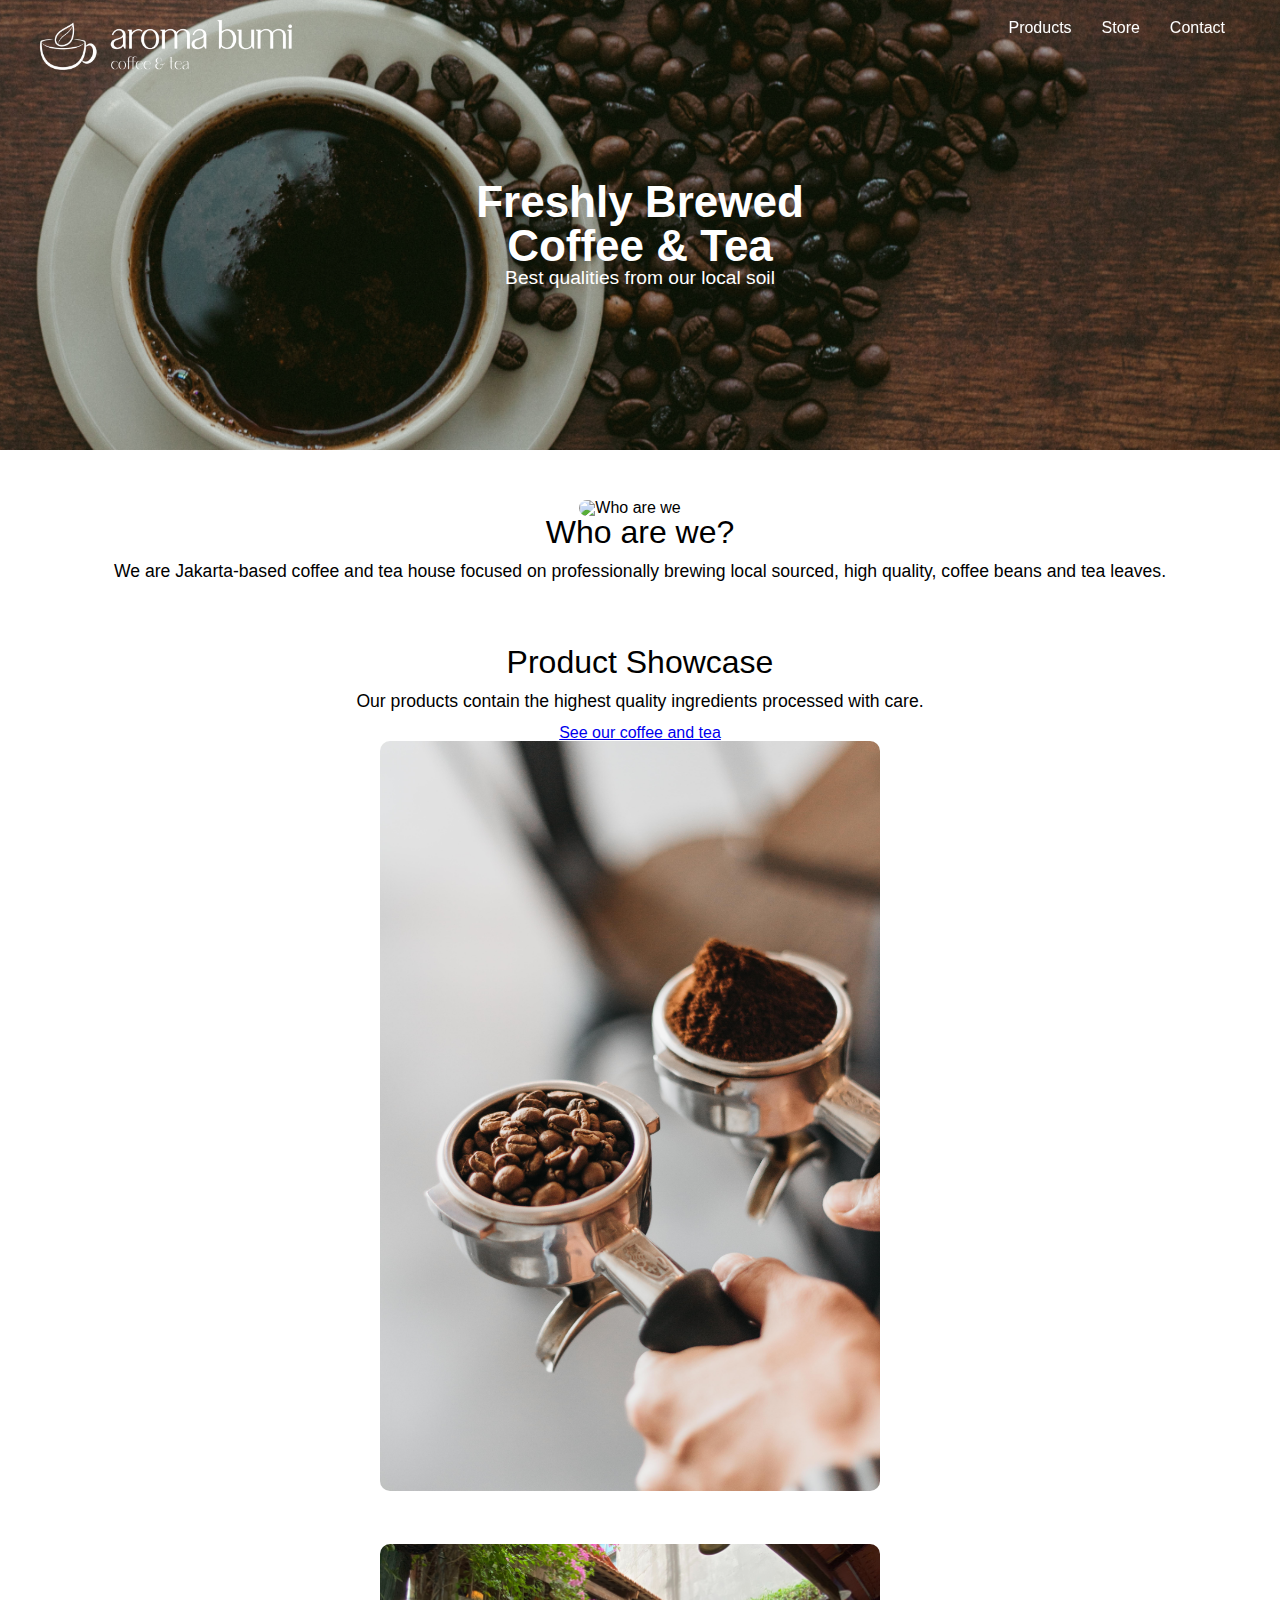
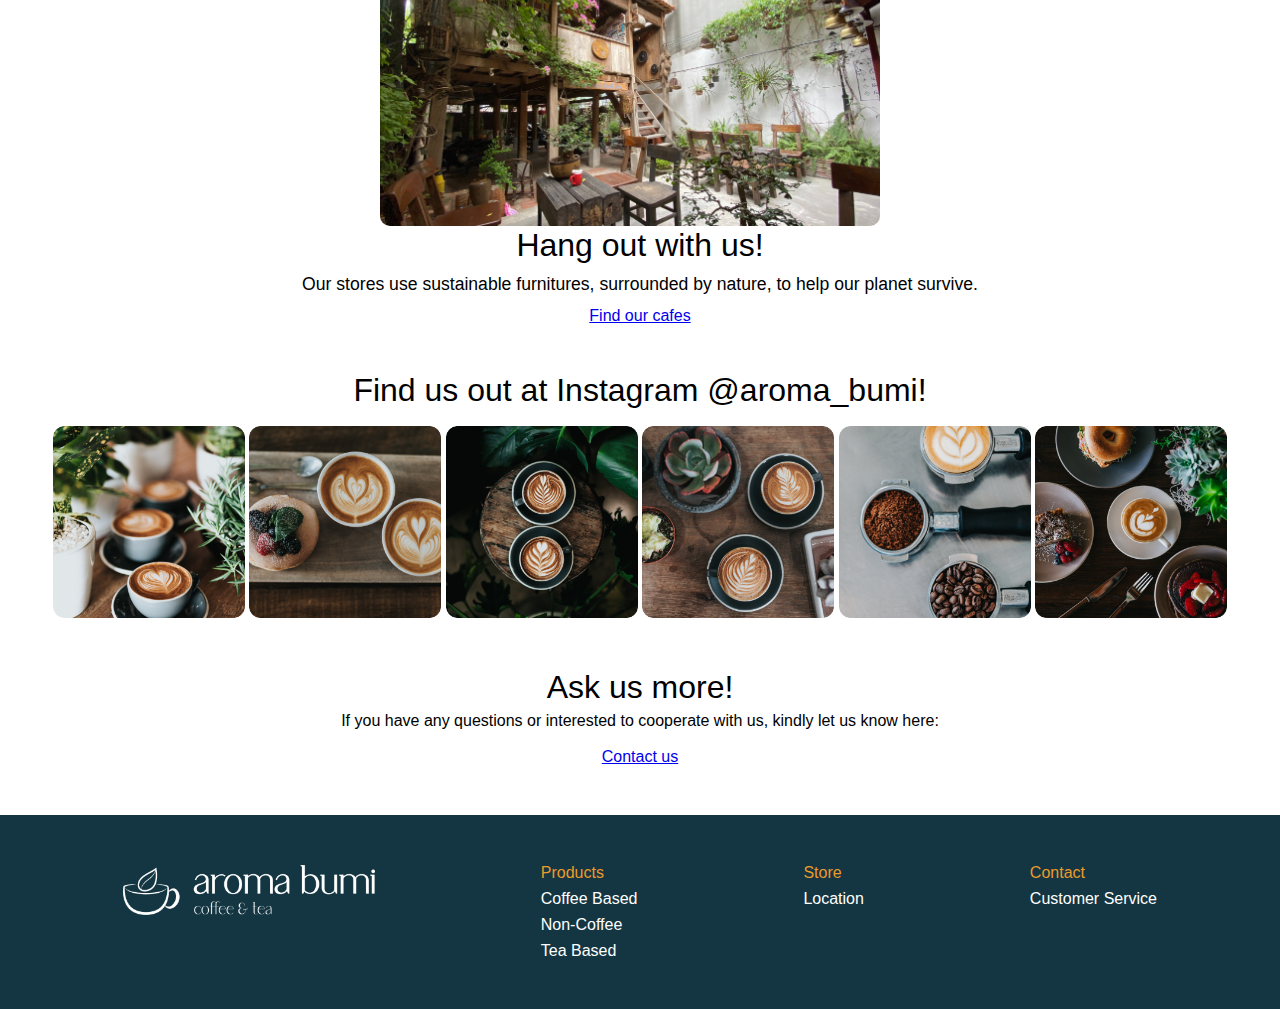
==== index.html @ 91941ce4 "fix homepage view" ====
<!DOCTYPE html>
<html lang="en">

<head>
    <meta charset="UTF-8">
    <meta name="viewport" content="width=device-width, initial-scale=1.0">
    <meta name="description" content="Aroma Bumi Cafe">
    <meta name="keywords" content="Cafe, Coffe, Tea, Drink">
    <meta name="author" content="M Haikal Fikri">
    <link rel="stylesheet" href="normalize.css">
    <link rel="stylesheet" href="stylesheet.css">
    <title>Aroma Bumi</title>
</head>

<body>
    <header>
        <div class="container">
            <div class="logo">
                <img src="/assets/Logo White.png" alt="Aroma Bumi Logo">
            </div>
            <nav class="nav">
                <ul>
                    <li><a href="/pages/product.html">Products</a></li>
                    <li><a href="/pages/store.html">Store</a></li>
                    <li><a href="/pages/contact.html">Contact</a></li>
                </ul>
            </nav>
        </div>
    </header>

    <section class="hero">
        <div class="container">
            <h1>Freshly Brewed <br> Coffee & Tea</h1>
            <h2>Best qualities from our local soil</h2>
        </div>
    </section>

    <main>
        <section class="about">
            <div class="about-content">
                <img src="/assets/Who are we.jpg" alt="Who are we">
                <div class="about-text">
                    <h2>Who are we?</h2>
                    <p>We are Jakarta-based coffee and tea house focused on professionally brewing local sourced,
                        high
                        quality,
                        coffee beans and tea leaves.</p>
                </div>
            </div>
        </section>

        <section class="product-showcase">
            <div class="product-content">
                <div class="product-text">
                    <h2>Product Showcase</h2>
                    <p>Our products contain the highest quality ingredients processed with care.</p>
                    <a href="/assets/Our products.jpg" class="cta-button">See our coffee and tea</a>
                </div>
                <img src="assets/Our products.jpg" alt="Product Showcase">
            </div>
        </section>

        <section class="hangout">
            <div class="hangout-content">
                <img src="/assets/Hang out with us.jpg" alt="Hang out with us">
                <div class="hangout-text">
                    <h2>Hang out with us!</h2>
                    <p>Our stores use sustainable furnitures, surrounded by nature, to help our planet survive.</p>
                    <a href="#" class="cta-button">Find our cafes</a>
                </div>
            </div>
        </section>

        <section class="instagram">
            <h2>Find us out at Instagram <span>@aroma_bumi</span>!</h2>
            <div class="instagram-gallery">
                <!-- <div class="galleries"> -->
                <img class="feed" src="assets/Feed 1.png" alt="">
                <img class="feed" src="assets/Feed 2.png" alt="">
                <img class="feed" src="assets/Feed 3.png" alt="">
                <!-- </div>
                <div class="galleries"> -->
                <img class="feed" src="assets/Feed 4.png" alt="">
                <img class="feed" src="assets/Feed 5.png" alt="">
                <img class="feed" src="assets/Feed 6.png" alt="">
                <!-- </div> -->
            </div>
        </section>

        <section class="contact">
            <h2>Ask us more!</h2>
            <p>If you have any questions or interested to cooperate with us, kindly let us know here:</p>
            <a href="#" class="cta-button">Contact us</a>
        </section>

    </main>

    <footer>
        <div class="container">
            <div class="footer-logo">
                <img src="/assets/Logo White.png" alt="Aroma Bumi Logo">
            </div>
            <div class="footer-nav">
                <h3>Products</h3>
                <ul>
                    <li><a href="#">Coffee Based</a></li>
                    <li><a href="#">Non-Coffee</a></li>
                    <li><a href="#">Tea Based</a></li>
                </ul>
            </div>
            <div class="footer-nav">
                <h3>Store</h3>
                <ul>
                    <li><a href="#">Location</a></li>
                </ul>
            </div>
            <div class="footer-nav">
                <h3>Contact</h3>
                <ul>
                    <li><a href="#">Customer Service</a></li>
                </ul>
            </div>
        </div>
    </footer>
</body>

</html>
---- stylesheet.css ----
/* General Styles */
body {
  font-family: sans-serif;
}

.container {
  max-width: 1200px;
  margin: 0 auto;
  padding: 0 20px;
}

main {
  text-align: center;
}

:root {
  --primaryColor: #143642;
  --secondaryColor: #0f8b8d;
  --tertiaryColor: #ec9a29;
  --buttonColor: #a8201a;
}

/* Header */
header {
  color: #fff;
  padding: 20px 0;
  width: 100%;
  text-align: center;
  background-color: transparent;
  position: fixed;
  top: 0;
  z-index: 10;
}

header .logo {
  display: flex;
  float: left;
}

header .logo img {
  height: 50px;
}

header nav ul {
  display: flex;
  /* justify-content: center; */
  list-style: none;
}

header .nav {
  float: right;
}

header nav ul li {
  margin: 0 15px;
}

header nav ul li a {
  color: #fff;
  text-decoration: none;
}

/* Hero Section */
.hero {
  background: url("/assets/Coffe\ Header.png") no-repeat center center/cover;
  color: #fff;
  padding: 100px 0;
  text-align: center;
  height: 250px;
}

.hero h1 {
  font-size: 44px;
  font-weight: bold;
  /* margin-bottom: 10px; */
  margin-top: 80px;
}

.hero h2 {
  font-size: larger;
}

/* About Section */
.about,
.product-showcase,
.hangout {
  display: flex;
  align-items: center;
  margin: 50px 0;
}

.about img,
.product-showcase img,
.hangout img {
  width: 100%;
  max-width: 500px;
  margin-right: 20px;
  border-radius: 10px;
}

.about div,
.product-showcase div,
.hangout div {
  flex: 1;
}

.about h2,
.product-showcase h2,
.hangout h2 {
  font-size: 2em;
  margin-bottom: 15px;
}

.about p,
.product-showcase p,
.hangout p {
  font-size: 1.1em;
  margin-bottom: 15px;
}

.btn {
  display: inline-block;
  padding: 10px 20px;
  background: #b04931;
  color: #fff;
  text-decoration: none;
  border-radius: 5px;
}

/* Instagram Section */
.instagram {
  text-align: center;
  margin: 50px 0;
}

.instagram h2 {
  font-size: 2em;
  margin-bottom: 20px;
}

.instagram .instagram-grid {
  display: grid;
  grid-template-columns: repeat(3, 1fr);
  gap: 10px;
}

.instagram img {
  width: 15%;
  border-radius: 10px;
}

/* Contact Section */
.contact {
  text-align: center;
  margin: 50px 0;
}

.contact h2 {
  font-size: 2em;
  margin-bottom: 10px;
}

.contact p {
  margin-bottom: 20px;
}

/* Footer */
footer {
  background: var(--primaryColor);
  padding: 20px 0;
  flex-direction: row;
}

footer .container {
  display: flex;
  justify-content: space-around;
  margin-top: 30px;
}

footer .footer-logo {
  display: flex;
  justify-content: center;
  margin-bottom: 20px;
}

footer .footer-logo img {
  height: 50px;
}

footer .footer-nav {
  margin-bottom: 20px;
}

footer .footer-nav h3 {
  margin-bottom: 10px;
  color: var(--tertiaryColor);
}

footer .footer-nav ul {
  list-style: none;
}

footer .footer-nav ul li {
  margin-bottom: 10px;
}

footer .footer-nav ul li a {
  color: #fff;
  text-decoration: none;
}

/* Responsive Design */
@media (max-width: 768px) {
  .about,
  .product-showcase,
  .hangout {
    flex-direction: column;
    text-align: center;
  }

  .about img,
  .product-showcase img,
  .hangout img {
    margin-bottom: 20px;
  }

  .instagram .instagram-grid {
    grid-template-columns: 1fr 1fr;
  }
}

@media (max-width: 576px) {
  .instagram .instagram-grid {
    grid-template-columns: 1fr;
  }

  header nav ul {
    flex-direction: column;
  }

  header nav ul li {
    margin: 10px 0;
  }
}
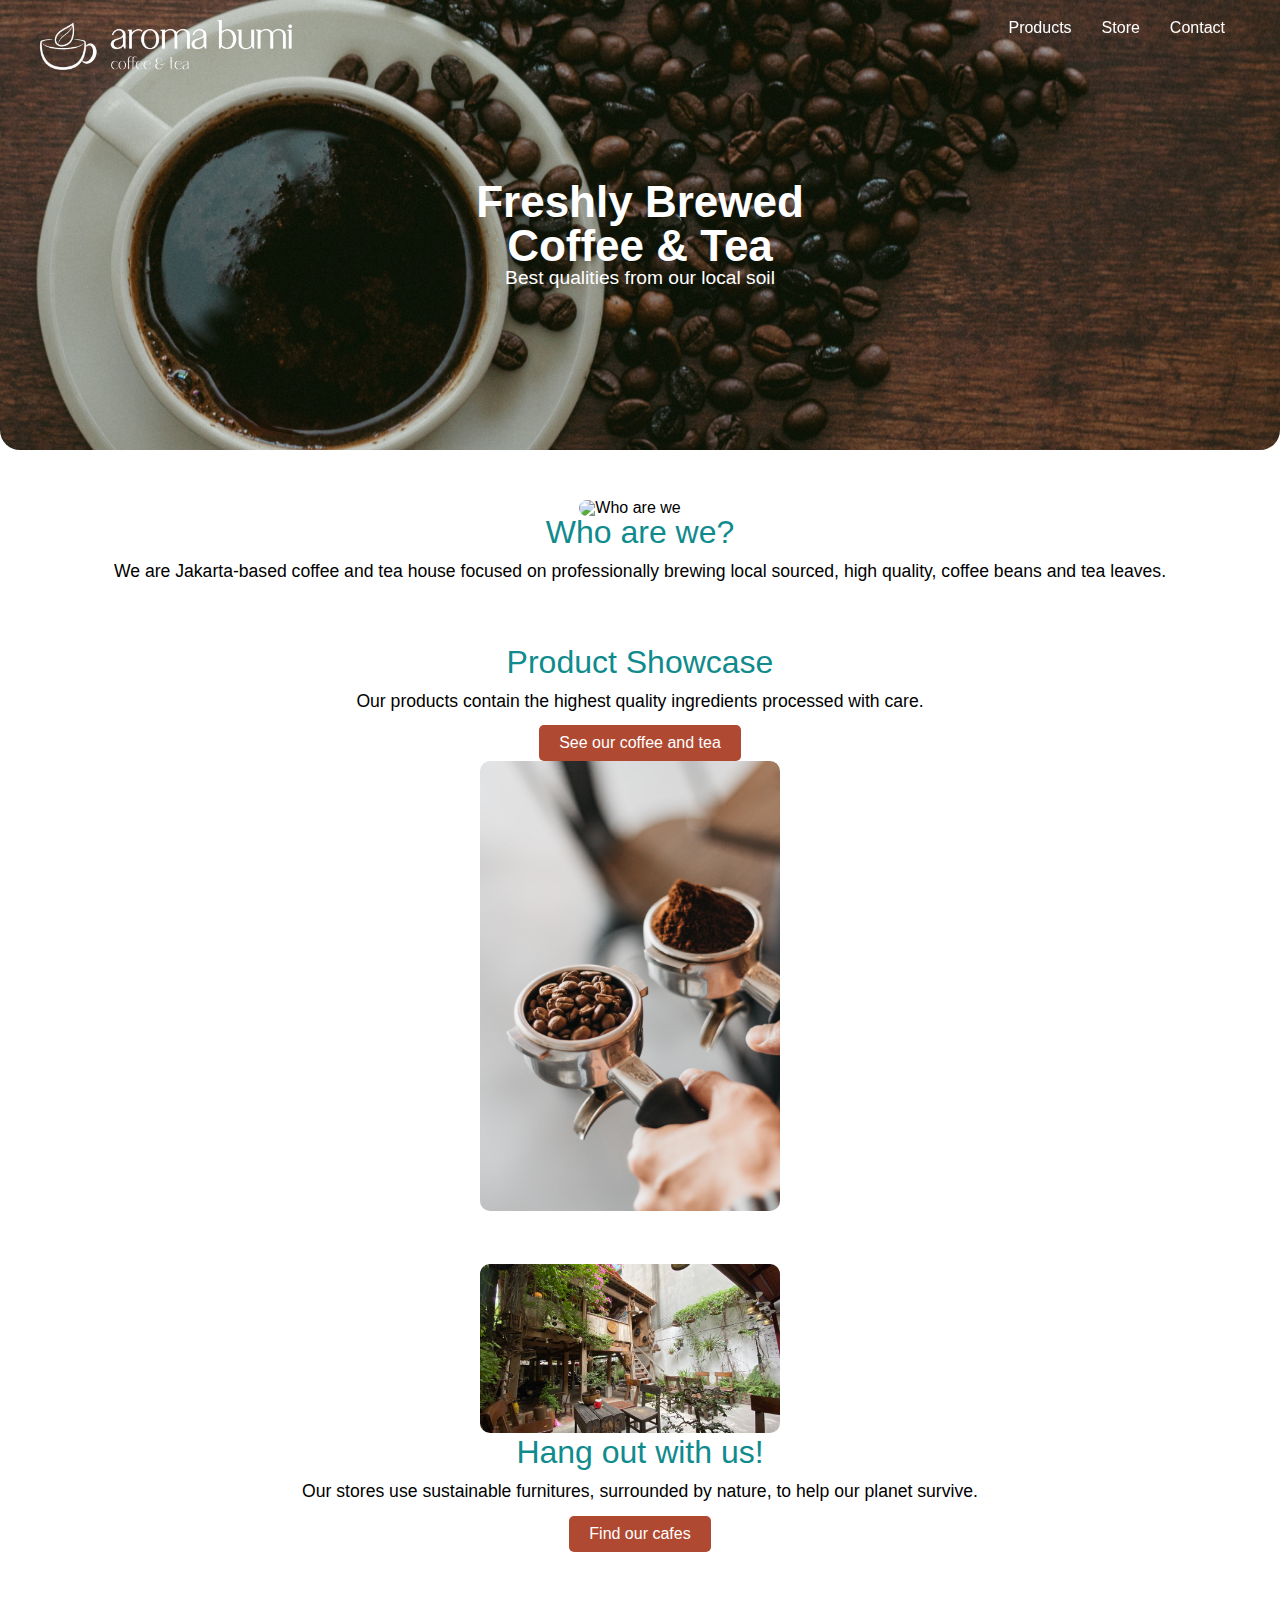
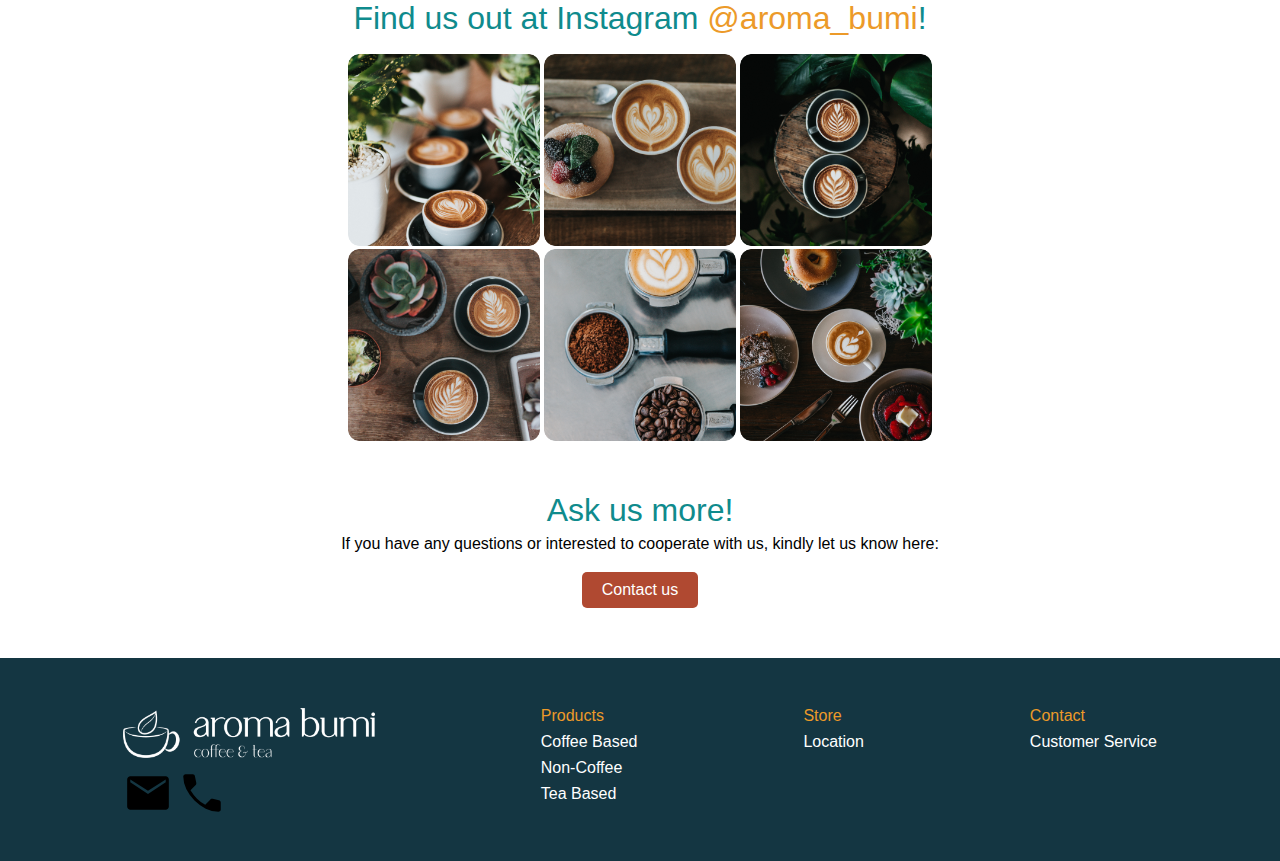
==== commit c2ee4e24: "fix all pages" ====
--- a/index.html
+++ b/index.html
@@ -54,7 +54,7 @@
                 <div class="product-text">
                     <h2>Product Showcase</h2>
                     <p>Our products contain the highest quality ingredients processed with care.</p>
-                    <a href="/assets/Our products.jpg" class="cta-button">See our coffee and tea</a>
+                    <a href="/pages/product.html" class="cta-button">See our coffee and tea</a>
                 </div>
                 <img src="assets/Our products.jpg" alt="Product Showcase">
             </div>
@@ -66,7 +66,7 @@
                 <div class="hangout-text">
                     <h2>Hang out with us!</h2>
                     <p>Our stores use sustainable furnitures, surrounded by nature, to help our planet survive.</p>
-                    <a href="#" class="cta-button">Find our cafes</a>
+                    <a href="/pages/store.html" class="cta-button">Find our cafes</a>
                 </div>
             </div>
         </section>
@@ -74,23 +74,23 @@
         <section class="instagram">
             <h2>Find us out at Instagram <span>@aroma_bumi</span>!</h2>
             <div class="instagram-gallery">
-                <!-- <div class="galleries"> -->
-                <img class="feed" src="assets/Feed 1.png" alt="">
-                <img class="feed" src="assets/Feed 2.png" alt="">
-                <img class="feed" src="assets/Feed 3.png" alt="">
-                <!-- </div>
-                <div class="galleries"> -->
-                <img class="feed" src="assets/Feed 4.png" alt="">
-                <img class="feed" src="assets/Feed 5.png" alt="">
-                <img class="feed" src="assets/Feed 6.png" alt="">
-                <!-- </div> -->
+                <div class="galleries">
+                    <img class="feed" src="assets/Feed 1.png" alt="">
+                    <img class="feed" src="assets/Feed 2.png" alt="">
+                    <img class="feed" src="assets/Feed 3.png" alt="">
+                </div>
+                <div class="galleries">
+                    <img class="feed" src="assets/Feed 4.png" alt="">
+                    <img class="feed" src="assets/Feed 5.png" alt="">
+                    <img class="feed" src="assets/Feed 6.png" alt="">
+                </div>
             </div>
         </section>
 
         <section class="contact">
             <h2>Ask us more!</h2>
             <p>If you have any questions or interested to cooperate with us, kindly let us know here:</p>
-            <a href="#" class="cta-button">Contact us</a>
+            <a href="/pages/contact.html" class="cta-button">Contact us</a>
         </section>
 
     </main>
@@ -99,25 +99,29 @@
         <div class="container">
             <div class="footer-logo">
                 <img src="/assets/Logo White.png" alt="Aroma Bumi Logo">
+                <div class="contact-items">
+                    <img class="contact-icon" src="/assets/MAIL ICON.svg" alt="">
+                    <img class="contact-icon" src="/assets/PHONE ICON.svg" alt="">
+                </div>
             </div>
             <div class="footer-nav">
                 <h3>Products</h3>
                 <ul>
-                    <li><a href="#">Coffee Based</a></li>
-                    <li><a href="#">Non-Coffee</a></li>
-                    <li><a href="#">Tea Based</a></li>
+                    <li><a href="/pages/product.html">Coffee Based</a></li>
+                    <li><a href="/pages/product.html">Non-Coffee</a></li>
+                    <li><a href="/pages/product.html">Tea Based</a></li>
                 </ul>
             </div>
             <div class="footer-nav">
                 <h3>Store</h3>
                 <ul>
-                    <li><a href="#">Location</a></li>
+                    <li><a href="/pages/store.html">Location</a></li>
                 </ul>
             </div>
             <div class="footer-nav">
                 <h3>Contact</h3>
                 <ul>
-                    <li><a href="#">Customer Service</a></li>
+                    <li><a href="/pages/contact.html">Customer Service</a></li>
                 </ul>
             </div>
         </div>
--- a/stylesheet.css
+++ b/stylesheet.css
@@ -67,6 +67,8 @@
   padding: 100px 0;
   text-align: center;
   height: 250px;
+  border-bottom-left-radius: 20px;
+  border-bottom-right-radius: 20px;
 }
 
 .hero h1 {
@@ -92,8 +94,8 @@
 .about img,
 .product-showcase img,
 .hangout img {
-  width: 100%;
-  max-width: 500px;
+  width: 50%;
+  max-width: 300px;
   margin-right: 20px;
   border-radius: 10px;
 }
@@ -109,6 +111,7 @@
 .hangout h2 {
   font-size: 2em;
   margin-bottom: 15px;
+  color: var(--secondaryColor);
 }
 
 .about p,
@@ -118,7 +121,7 @@
   margin-bottom: 15px;
 }
 
-.btn {
+.cta-button {
   display: inline-block;
   padding: 10px 20px;
   background: #b04931;
@@ -136,6 +139,11 @@
 .instagram h2 {
   font-size: 2em;
   margin-bottom: 20px;
+  color: var(--secondaryColor);
+}
+
+.instagram span {
+  color: var(--tertiaryColor);
 }
 
 .instagram .instagram-grid {
@@ -158,6 +166,7 @@
 .contact h2 {
   font-size: 2em;
   margin-bottom: 10px;
+  color: var(--secondaryColor);
 }
 
 .contact p {
@@ -207,6 +216,12 @@
 footer .footer-nav ul li a {
   color: #fff;
   text-decoration: none;
+}
+
+footer .footer-logo {
+  display: flex;
+  flex-direction: column;
+  gap: 10px;
 }
 
 /* Responsive Design */
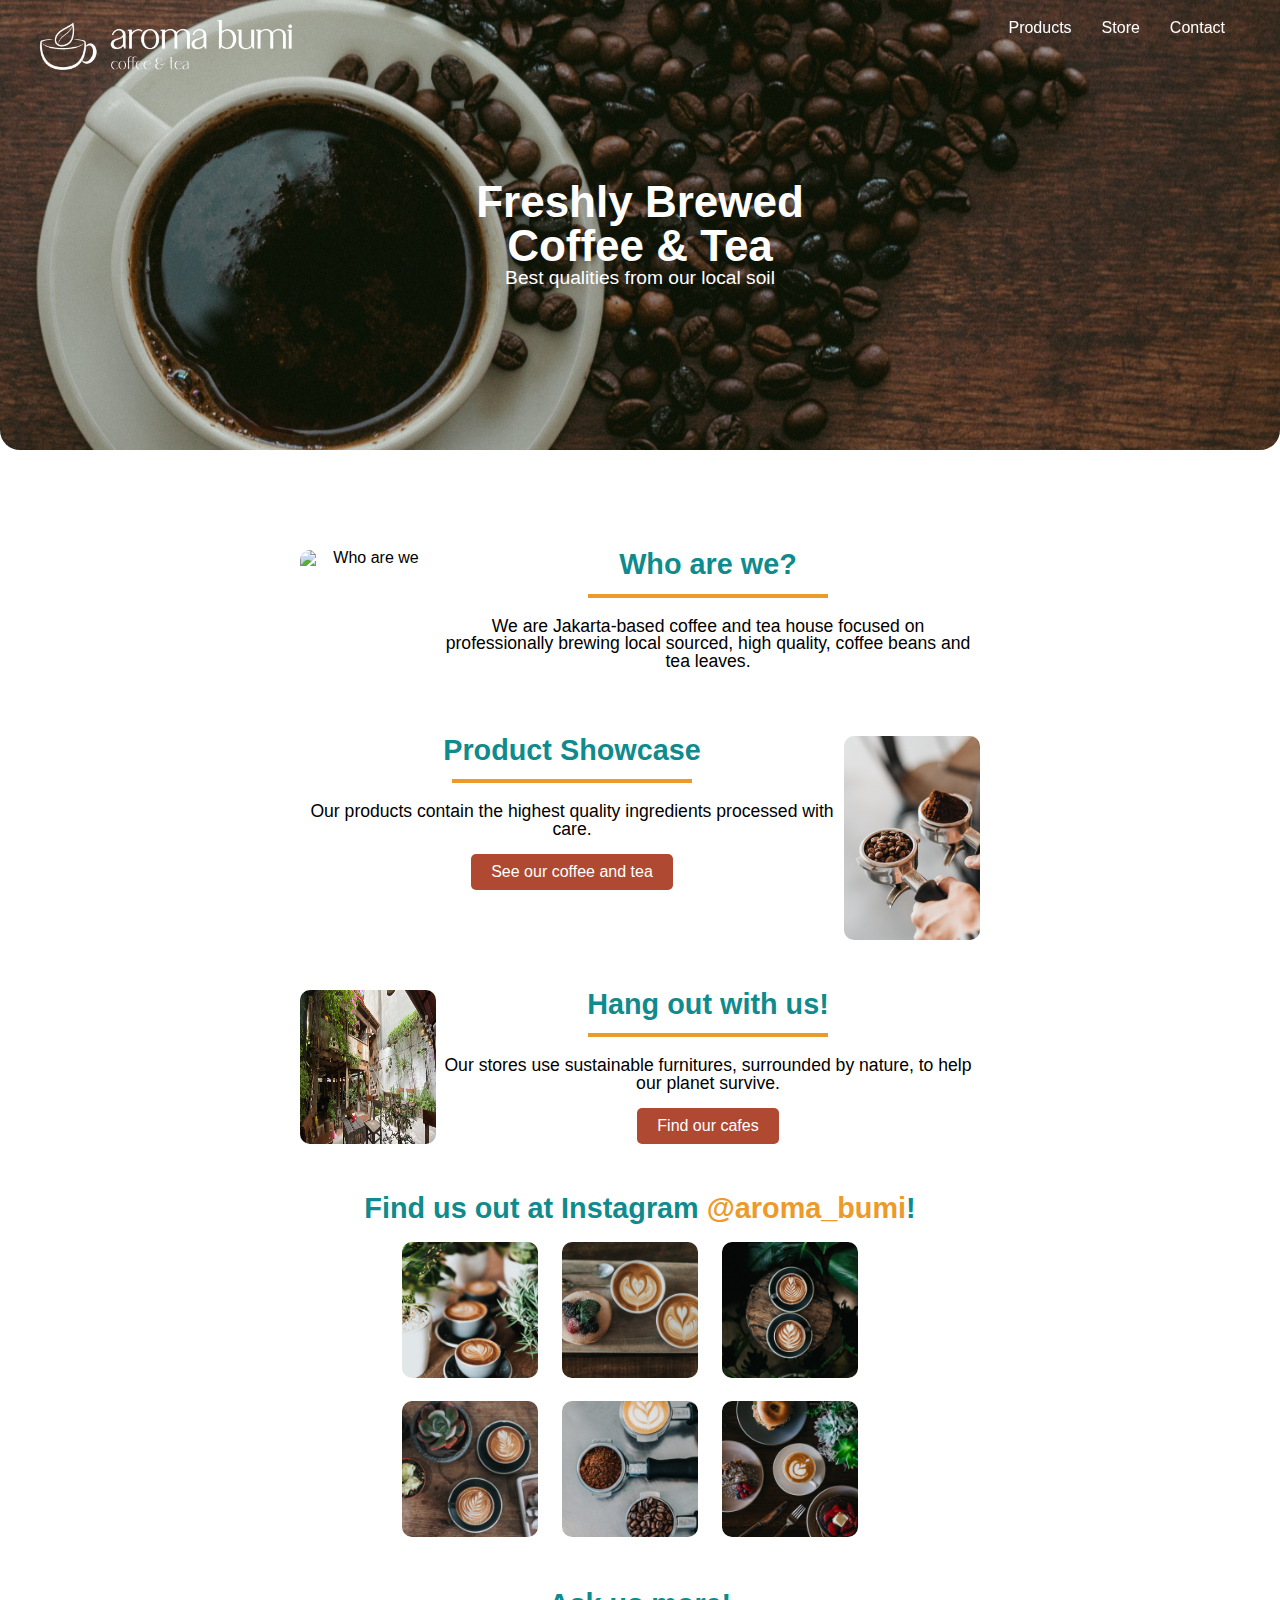
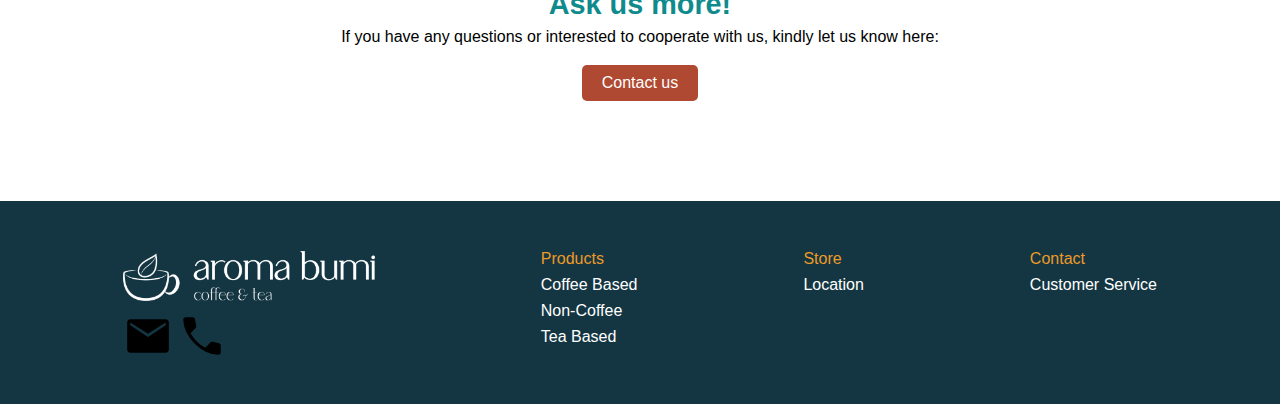
==== commit c1953f6e: "fix all pages" ====
--- a/index.html
+++ b/index.html
@@ -41,6 +41,7 @@
                 <img src="/assets/Who are we.jpg" alt="Who are we">
                 <div class="about-text">
                     <h2>Who are we?</h2>
+                    <div class="border"></div>
                     <p>We are Jakarta-based coffee and tea house focused on professionally brewing local sourced,
                         high
                         quality,
@@ -53,6 +54,7 @@
             <div class="product-content">
                 <div class="product-text">
                     <h2>Product Showcase</h2>
+                    <div class="border"></div>
                     <p>Our products contain the highest quality ingredients processed with care.</p>
                     <a href="/pages/product.html" class="cta-button">See our coffee and tea</a>
                 </div>
@@ -65,6 +67,7 @@
                 <img src="/assets/Hang out with us.jpg" alt="Hang out with us">
                 <div class="hangout-text">
                     <h2>Hang out with us!</h2>
+                    <div class="border"></div>
                     <p>Our stores use sustainable furnitures, surrounded by nature, to help our planet survive.</p>
                     <a href="/pages/store.html" class="cta-button">Find our cafes</a>
                 </div>
@@ -73,7 +76,7 @@
 
         <section class="instagram">
             <h2>Find us out at Instagram <span>@aroma_bumi</span>!</h2>
-            <div class="instagram-gallery">
+            <div class="instagram-grid">
                 <div class="galleries">
                     <img class="feed" src="assets/Feed 1.png" alt="">
                     <img class="feed" src="assets/Feed 2.png" alt="">
--- a/stylesheet.css
+++ b/stylesheet.css
@@ -11,6 +11,7 @@
 
 main {
   text-align: center;
+  padding: 50px 300px;
 }
 
 :root {
@@ -60,6 +61,13 @@
   text-decoration: none;
 }
 
+.border {
+  border-bottom: 4px solid var(--tertiaryColor);
+  width: 240px;
+  margin: auto;
+  margin-bottom: 20px;
+}
+
 /* Hero Section */
 .hero {
   background: url("/assets/Coffe\ Header.png") no-repeat center center/cover;
@@ -94,9 +102,7 @@
 .about img,
 .product-showcase img,
 .hangout img {
-  width: 50%;
-  max-width: 300px;
-  margin-right: 20px;
+  width: 20%;
   border-radius: 10px;
 }
 
@@ -109,9 +115,10 @@
 .about h2,
 .product-showcase h2,
 .hangout h2 {
-  font-size: 2em;
+  font-size: 1.8rem;
   margin-bottom: 15px;
   color: var(--secondaryColor);
+  font-weight: bold;
 }
 
 .about p,
@@ -130,6 +137,31 @@
   border-radius: 5px;
 }
 
+.about-content {
+  display: flex;
+  flex-direction: row;
+  justify-content: center;
+}
+
+.about-content p {
+  overflow-wrap: break-word;
+  white-space: normal;
+}
+
+/* Product Section */
+.product-content {
+  display: flex;
+  flex-direction: row;
+  justify-content: center;
+}
+
+/* Hangout Content */
+.hangout-content {
+  display: flex;
+  flex-direction: row;
+  justify-content: center;
+}
+
 /* Instagram Section */
 .instagram {
   text-align: center;
@@ -137,24 +169,33 @@
 }
 
 .instagram h2 {
-  font-size: 2em;
+  font-size: 1.8rem;
   margin-bottom: 20px;
   color: var(--secondaryColor);
+  font-weight: bold;
 }
 
 .instagram span {
   color: var(--tertiaryColor);
 }
 
-.instagram .instagram-grid {
+/* .instagram .instagram-grid {
   display: grid;
   grid-template-columns: repeat(3, 1fr);
   gap: 10px;
-}
+} */
 
 .instagram img {
-  width: 15%;
+  width: 20%;
   border-radius: 10px;
+}
+
+.galleries {
+  margin-bottom: 20px;
+}
+
+.feed {
+  margin-right: 20px;
 }
 
 /* Contact Section */
@@ -164,9 +205,10 @@
 }
 
 .contact h2 {
-  font-size: 2em;
+  font-size: 1.8rem;
   margin-bottom: 10px;
   color: var(--secondaryColor);
+  font-weight: bold;
 }
 
 .contact p {
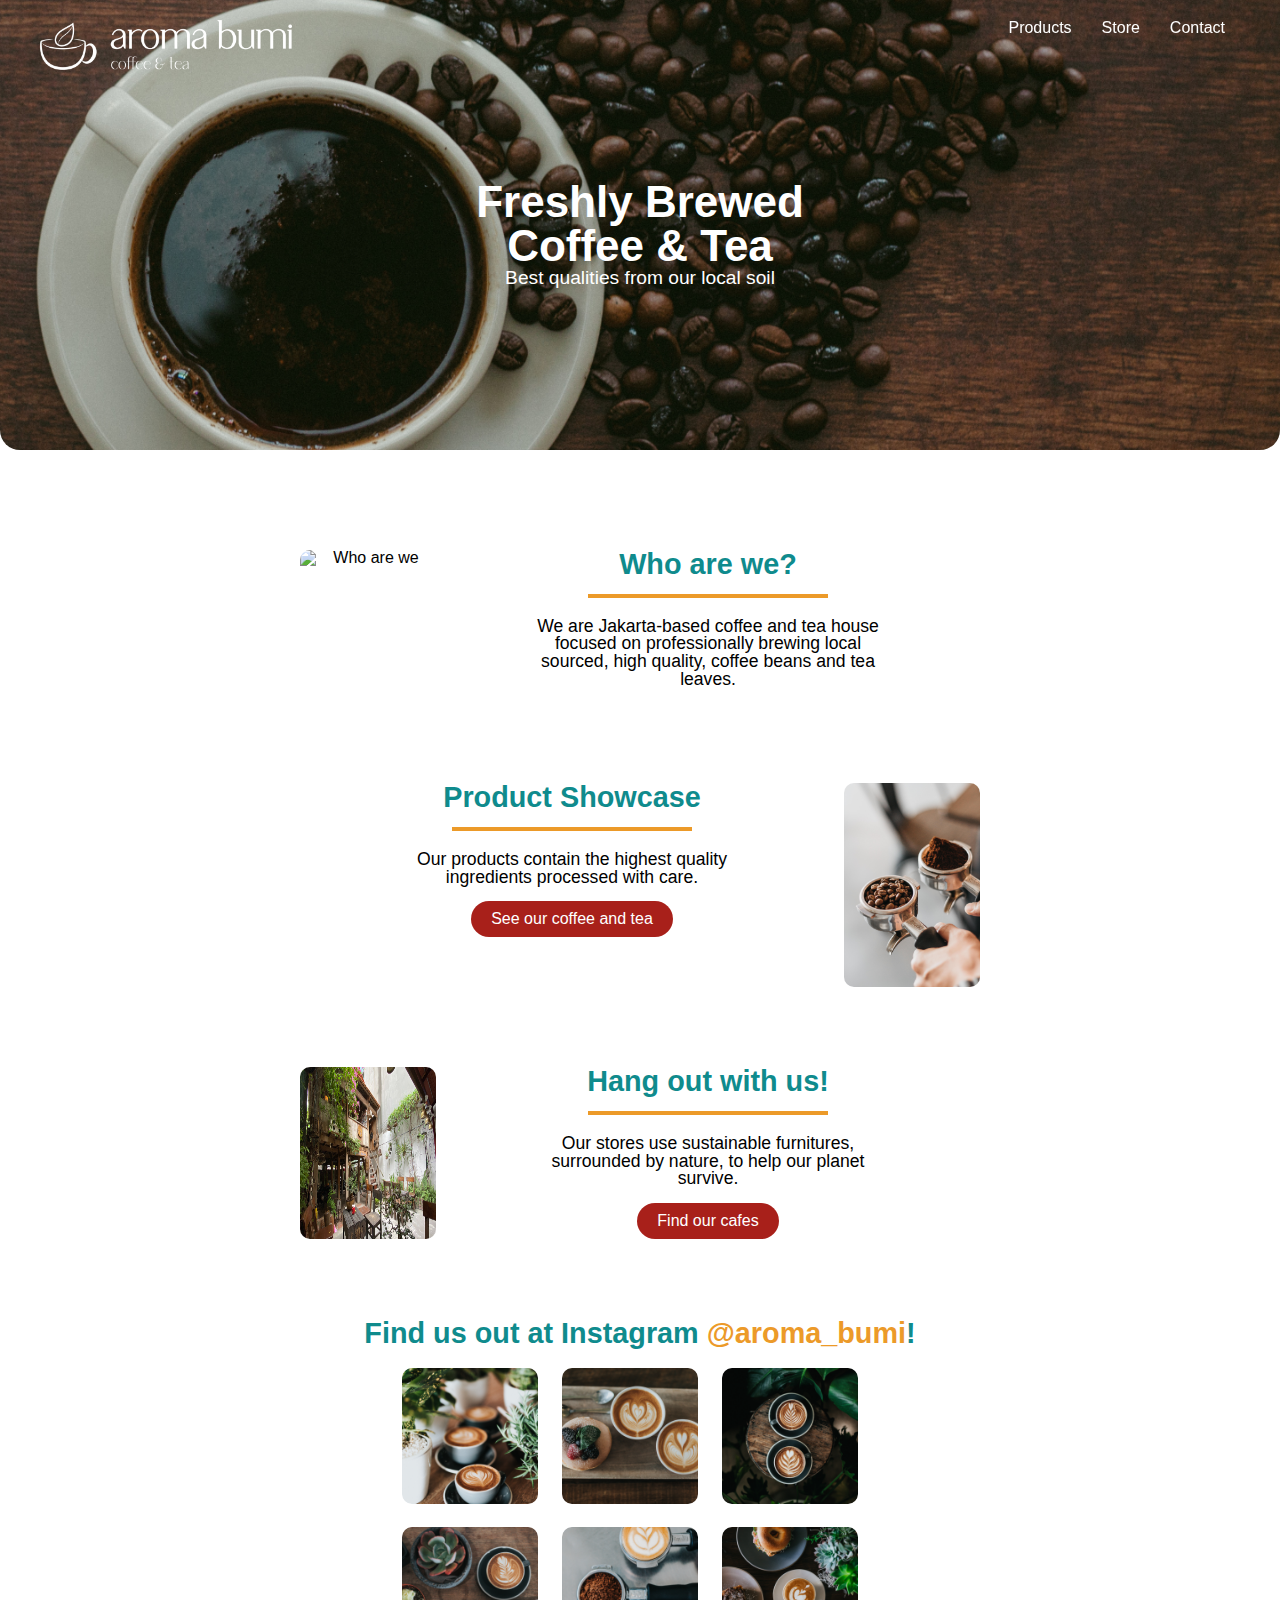
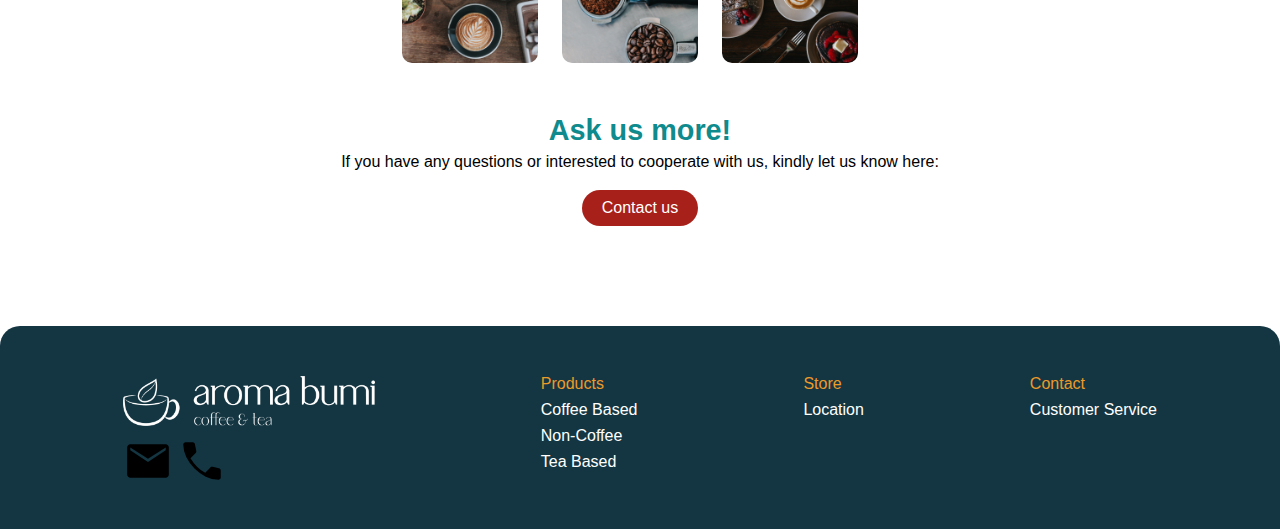
==== commit 1051345d: "fix asset cannot load" ====
--- a/index.html
+++ b/index.html
@@ -7,6 +7,13 @@
     <meta name="description" content="Aroma Bumi Cafe">
     <meta name="keywords" content="Cafe, Coffe, Tea, Drink">
     <meta name="author" content="M Haikal Fikri">
+
+    <meta property="og:type" content="website" />
+    <meta property="og:image" content="/assets/" />
+    <meta property="og:url" content="https://progate.com/" />
+    <meta property="og:title" content="Aroma Bumi" />
+    <meta property="og:description" content="Aroma Bumi Caffe" />
+
     <link rel="stylesheet" href="normalize.css">
     <link rel="stylesheet" href="stylesheet.css">
     <title>Aroma Bumi</title>
--- a/stylesheet.css
+++ b/stylesheet.css
@@ -68,6 +68,12 @@
   margin-bottom: 20px;
 }
 
+.about-text,
+.product-text,
+.hangout-text {
+  margin: 0px 100px 0px 100px;
+}
+
 /* Hero Section */
 .hero {
   background: url("/assets/Coffe\ Header.png") no-repeat center center/cover;
@@ -96,7 +102,7 @@
 .hangout {
   display: flex;
   align-items: center;
-  margin: 50px 0;
+  margin: 50px 0px 80px 0px;
 }
 
 .about img,
@@ -131,10 +137,10 @@
 .cta-button {
   display: inline-block;
   padding: 10px 20px;
-  background: #b04931;
+  background: var(--buttonColor);
   color: #fff;
   text-decoration: none;
-  border-radius: 5px;
+  border-radius: 25px;
 }
 
 .about-content {
@@ -220,6 +226,8 @@
   background: var(--primaryColor);
   padding: 20px 0;
   flex-direction: row;
+  border-top-left-radius: 20px;
+  border-top-right-radius: 20px;
 }
 
 footer .container {
